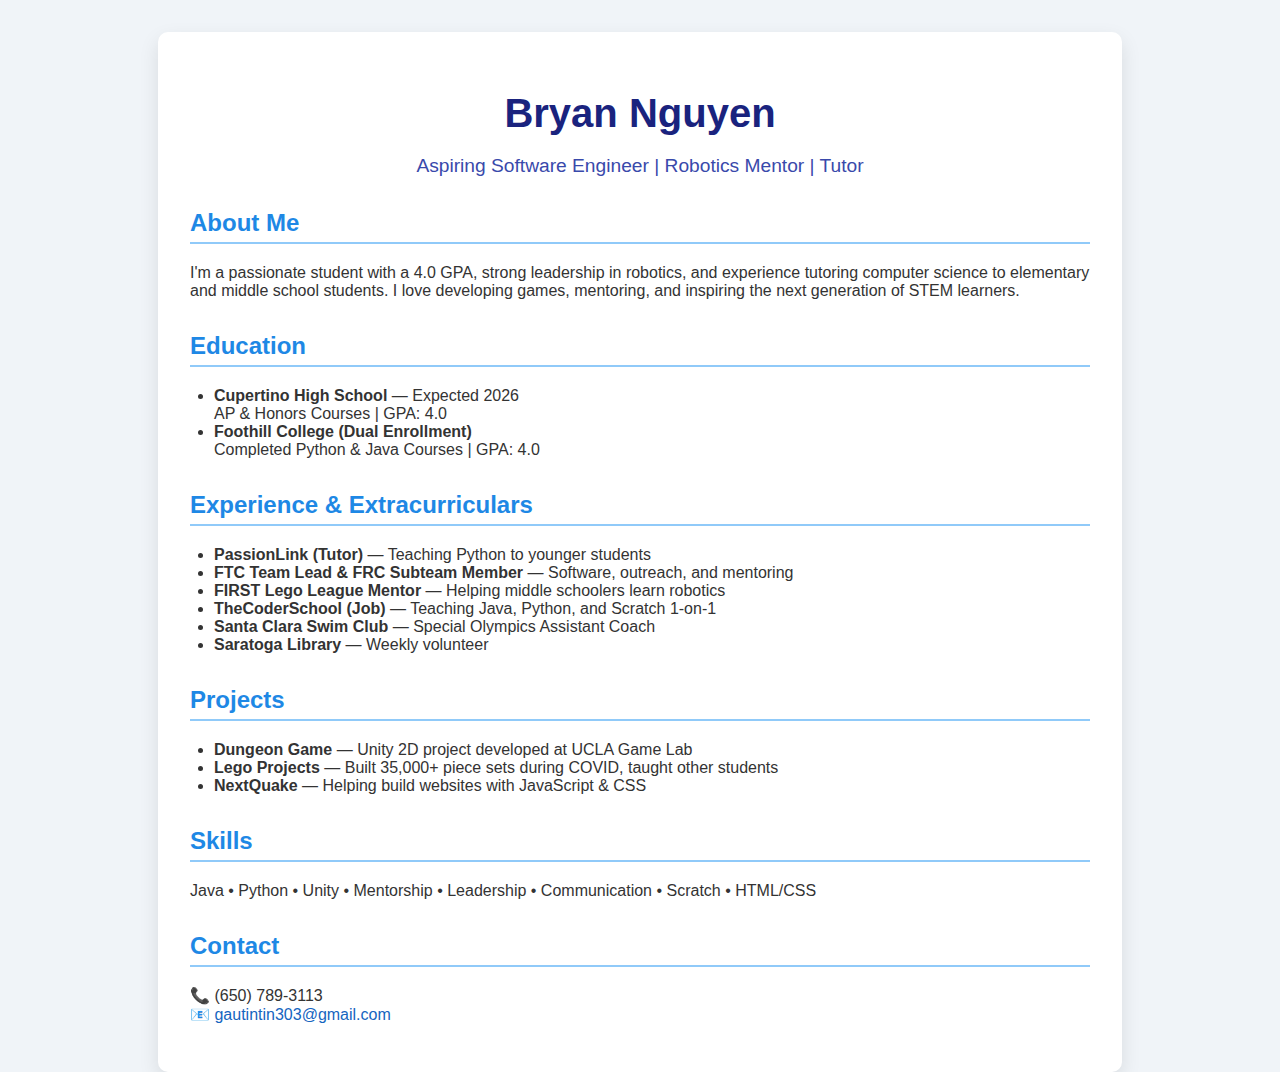
==== index.html @ 955345d8 "added index.html and style.css" ====
<!DOCTYPE html>
<html lang="en">
<head>
  <meta charset="UTF-8" />
  <meta name="viewport" content="width=device-width, initial-scale=1.0"/>
  <title>Bryan Nguyen - Portfolio</title>
  <link rel="stylesheet" href="style.css" />
</head>
<body>
  <div class="container">
    <header>
      <h1>Bryan Nguyen</h1>
      <p>Aspiring Software Engineer | Robotics Mentor | Tutor</p>
    </header>

    <section>
      <h2>About Me</h2>
      <p>
        I'm a passionate student with a 4.0 GPA, strong leadership in robotics, and experience tutoring
        computer science to elementary and middle school students. I love developing games, mentoring,
        and inspiring the next generation of STEM learners.
      </p>
    </section>

    <section>
      <h2>Education</h2>
      <ul>
        <li><strong>Cupertino High School</strong> — Expected 2026<br/>AP & Honors Courses | GPA: 4.0</li>
        <li><strong>Foothill College (Dual Enrollment)</strong><br/>Completed Python & Java Courses | GPA: 4.0</li>
      </ul>
    </section>

    <section>
      <h2>Experience & Extracurriculars</h2>
      <ul>
        <li><strong>PassionLink (Tutor)</strong> — Teaching Python to younger students</li>
        <li><strong>FTC Team Lead & FRC Subteam Member</strong> — Software, outreach, and mentoring</li>
        <li><strong>FIRST Lego League Mentor</strong> — Helping middle schoolers learn robotics</li>
        <li><strong>TheCoderSchool (Job)</strong> — Teaching Java, Python, and Scratch 1-on-1</li>
        <li><strong>Santa Clara Swim Club</strong> — Special Olympics Assistant Coach</li>
        <li><strong>Saratoga Library</strong> — Weekly volunteer</li>
      </ul>
    </section>

    <section>
      <h2>Projects</h2>
      <ul>
        <li><strong>Dungeon Game</strong> — Unity 2D project developed at UCLA Game Lab</li>
        <li><strong>Lego Projects</strong> — Built 35,000+ piece sets during COVID, taught other students</li>
        <li><strong>NextQuake</strong> — Helping build websites with JavaScript & CSS</li>
      </ul>
    </section>

    <section>
      <h2>Skills</h2>
      <p>Java • Python • Unity • Mentorship • Leadership • Communication • Scratch • HTML/CSS</p>
    </section>

    <section>
      <h2>Contact</h2>
      <p>📞 (650) 789-3113<br/>
      📧 <a href="mailto:gautintin303@gmail.com">gautintin303@gmail.com</a><br/>
    </section>
  </div>
</body>
</html>
---- style.css ----
body {
    font-family: 'Segoe UI', Tahoma, Geneva, Verdana, sans-serif;
    background-color: #f0f4f8;
    color: #333;
    margin: 0;
    padding: 0;
  }
  
  .container {
    max-width: 900px;
    margin: auto;
    padding: 2rem;
    background: #fff;
    border-radius: 10px;
    box-shadow: 0 8px 20px rgba(0, 0, 0, 0.1);
    margin-top: 2rem;
  }
  
  header {
    text-align: center;
    margin-bottom: 2rem;
  }
  
  header h1 {
    font-size: 2.5rem;
    color: #1a237e;
    margin-bottom: 0.5rem;
  }
  
  header p {
    font-size: 1.2rem;
    color: #3949ab;
  }
  
  h2 {
    color: #1e88e5;
    border-bottom: 2px solid #90caf9;
    padding-bottom: 5px;
    margin-top: 2rem;
  }
  
  ul {
    list-style-type: disc;
    padding-left: 1.5rem;
  }
  
  a {
    color: #1565c0;
    text-decoration: none;
  }
  
  a:hover {
    text-decoration: underline;
  }
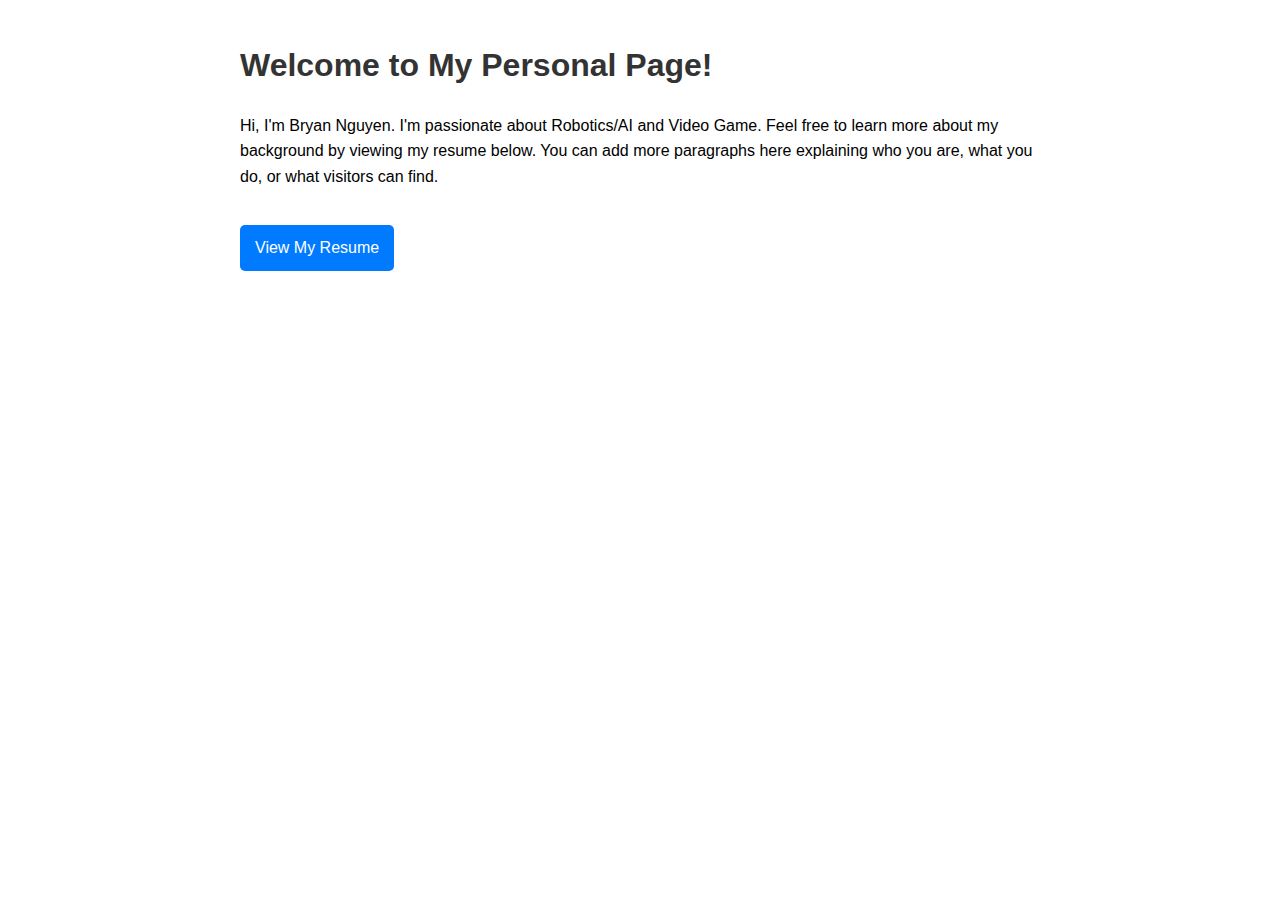
==== commit 2995bba1: "updated index, added resume.html" ====
--- a/index.html
+++ b/index.html
@@ -1,66 +1,42 @@
 <!DOCTYPE html>
 <html lang="en">
 <head>
-  <meta charset="UTF-8" />
-  <meta name="viewport" content="width=device-width, initial-scale=1.0"/>
-  <title>Bryan Nguyen - Portfolio</title>
-  <link rel="stylesheet" href="style.css" />
+    <meta charset="UTF-8">
+    <meta name="viewport" content="width=device-width, initial-scale=1.0">
+    <title>Bryan Nguyen - Welcome</title> <style>
+        /* Basic styling (optional) */
+        body {
+            font-family: sans-serif;
+            line-height: 1.6;
+            margin: 40px;
+            max-width: 800px; /* Limit width for readability */
+            margin-left: auto; /* Center the content */
+            margin-right: auto; /* Center the content */
+        }
+        h1 {
+            color: #333;
+        }
+        a {
+            display: inline-block; /* Makes the link button-like */
+            padding: 10px 15px;
+            background-color: #007bff; /* Blue background */
+            color: white; /* White text */
+            text-decoration: none; /* Remove underline */
+            border-radius: 5px; /* Rounded corners */
+            margin-top: 20px;
+        }
+        a:hover {
+            background-color: #0056b3; /* Darker blue on hover */
+        }
+    </style>
 </head>
 <body>
-  <div class="container">
-    <header>
-      <h1>Bryan Nguyen</h1>
-      <p>Aspiring Software Engineer | Robotics Mentor | Tutor</p>
-    </header>
 
-    <section>
-      <h2>About Me</h2>
-      <p>
-        I'm a passionate student with a 4.0 GPA, strong leadership in robotics, and experience tutoring
-        computer science to elementary and middle school students. I love developing games, mentoring,
-        and inspiring the next generation of STEM learners.
-      </p>
-    </section>
+    <h1>Welcome to My Personal Page!</h1> <p>
+        Hi, I'm Bryan Nguyen. I'm passionate about Robotics/AI and Video Game. Feel free to learn more about my background by viewing my resume below.
+        You can add more paragraphs here explaining who you are, what you do, or what visitors can find.
+    </p>
 
-    <section>
-      <h2>Education</h2>
-      <ul>
-        <li><strong>Cupertino High School</strong> — Expected 2026<br/>AP & Honors Courses | GPA: 4.0</li>
-        <li><strong>Foothill College (Dual Enrollment)</strong><br/>Completed Python & Java Courses | GPA: 4.0</li>
-      </ul>
-    </section>
-
-    <section>
-      <h2>Experience & Extracurriculars</h2>
-      <ul>
-        <li><strong>PassionLink (Tutor)</strong> — Teaching Python to younger students</li>
-        <li><strong>FTC Team Lead & FRC Subteam Member</strong> — Software, outreach, and mentoring</li>
-        <li><strong>FIRST Lego League Mentor</strong> — Helping middle schoolers learn robotics</li>
-        <li><strong>TheCoderSchool (Job)</strong> — Teaching Java, Python, and Scratch 1-on-1</li>
-        <li><strong>Santa Clara Swim Club</strong> — Special Olympics Assistant Coach</li>
-        <li><strong>Saratoga Library</strong> — Weekly volunteer</li>
-      </ul>
-    </section>
-
-    <section>
-      <h2>Projects</h2>
-      <ul>
-        <li><strong>Dungeon Game</strong> — Unity 2D project developed at UCLA Game Lab</li>
-        <li><strong>Lego Projects</strong> — Built 35,000+ piece sets during COVID, taught other students</li>
-        <li><strong>NextQuake</strong> — Helping build websites with JavaScript & CSS</li>
-      </ul>
-    </section>
-
-    <section>
-      <h2>Skills</h2>
-      <p>Java • Python • Unity • Mentorship • Leadership • Communication • Scratch • HTML/CSS</p>
-    </section>
-
-    <section>
-      <h2>Contact</h2>
-      <p>📞 (650) 789-3113<br/>
-      📧 <a href="mailto:gautintin303@gmail.com">gautintin303@gmail.com</a><br/>
-    </section>
-  </div>
-</body>
-</html>
+    <a href="resume.html" target="_blank">View My Resume</a>
+    </body>
+</html>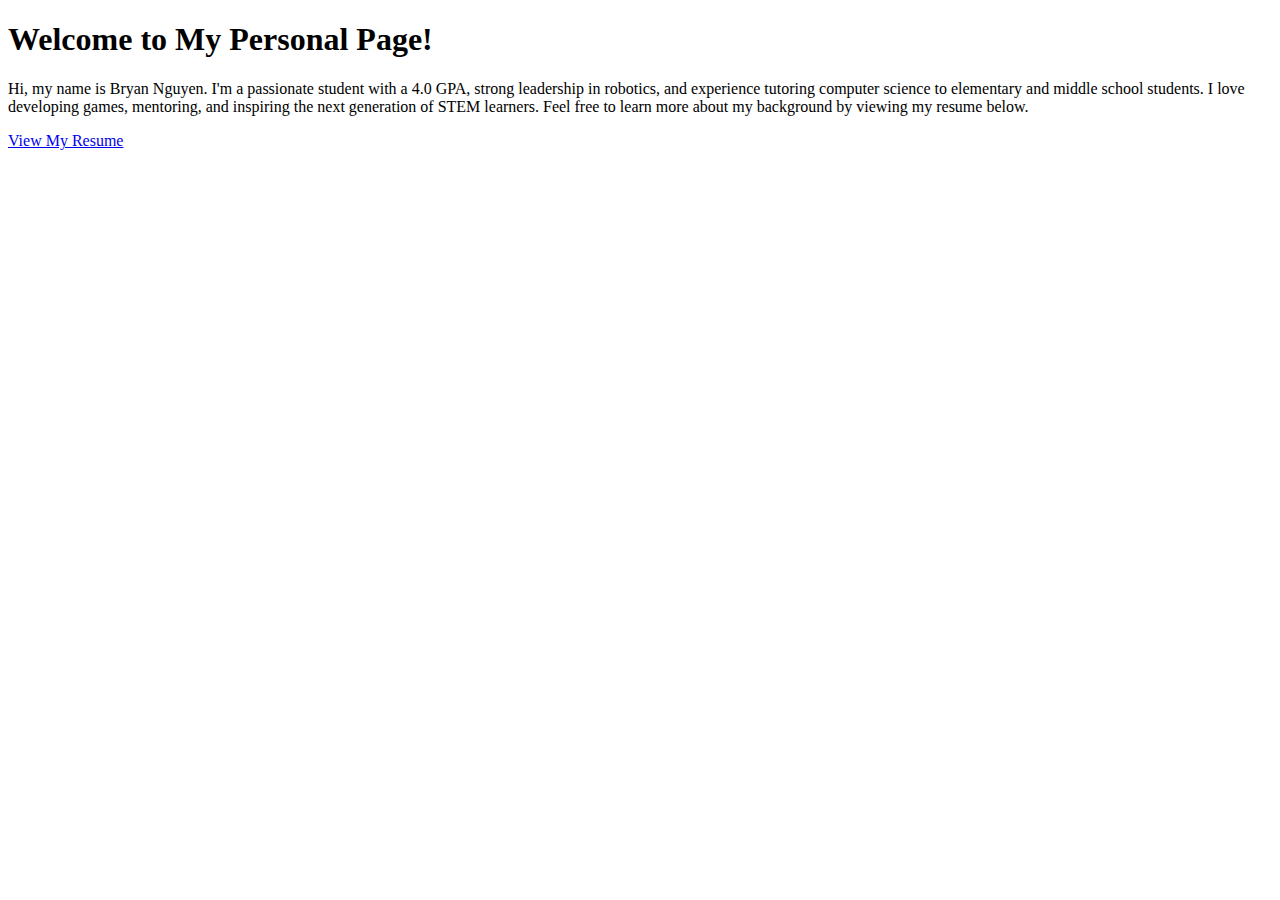
==== commit ea059434: "updated index and resume" ====
--- a/index.html
+++ b/index.html
@@ -3,40 +3,18 @@
 <head>
     <meta charset="UTF-8">
     <meta name="viewport" content="width=device-width, initial-scale=1.0">
-    <title>Bryan Nguyen - Welcome</title> <style>
-        /* Basic styling (optional) */
-        body {
-            font-family: sans-serif;
-            line-height: 1.6;
-            margin: 40px;
-            max-width: 800px; /* Limit width for readability */
-            margin-left: auto; /* Center the content */
-            margin-right: auto; /* Center the content */
-        }
-        h1 {
-            color: #333;
-        }
-        a {
-            display: inline-block; /* Makes the link button-like */
-            padding: 10px 15px;
-            background-color: #007bff; /* Blue background */
-            color: white; /* White text */
-            text-decoration: none; /* Remove underline */
-            border-radius: 5px; /* Rounded corners */
-            margin-top: 20px;
-        }
-        a:hover {
-            background-color: #0056b3; /* Darker blue on hover */
-        }
-    </style>
+    <link rel="stylesheet" href="style.css">
+    <title>Bryan Nguyen - Welcome</title>
 </head>
 <body>
-
-    <h1>Welcome to My Personal Page!</h1> <p>
-        Hi, I'm Bryan Nguyen. I'm passionate about Robotics/AI and Video Game. Feel free to learn more about my background by viewing my resume below.
-        You can add more paragraphs here explaining who you are, what you do, or what visitors can find.
-    </p>
-
-    <a href="resume.html" target="_blank">View My Resume</a>
-    </body>
+    <div class="container">
+        <h1>Welcome to My Personal Page!</h1>
+        <p>
+            Hi, my name is Bryan Nguyen. I'm a passionate student with a 4.0 GPA, strong leadership in robotics, and experience tutoring
+            computer science to elementary and middle school students. I love developing games, mentoring, and inspiring the next generation 
+            of STEM learners. Feel free to learn more about my background by viewing my resume below.
+        </p>
+        <a href="resume.html" target="_blank">View My Resume</a>
+    </div>
+</body>
 </html>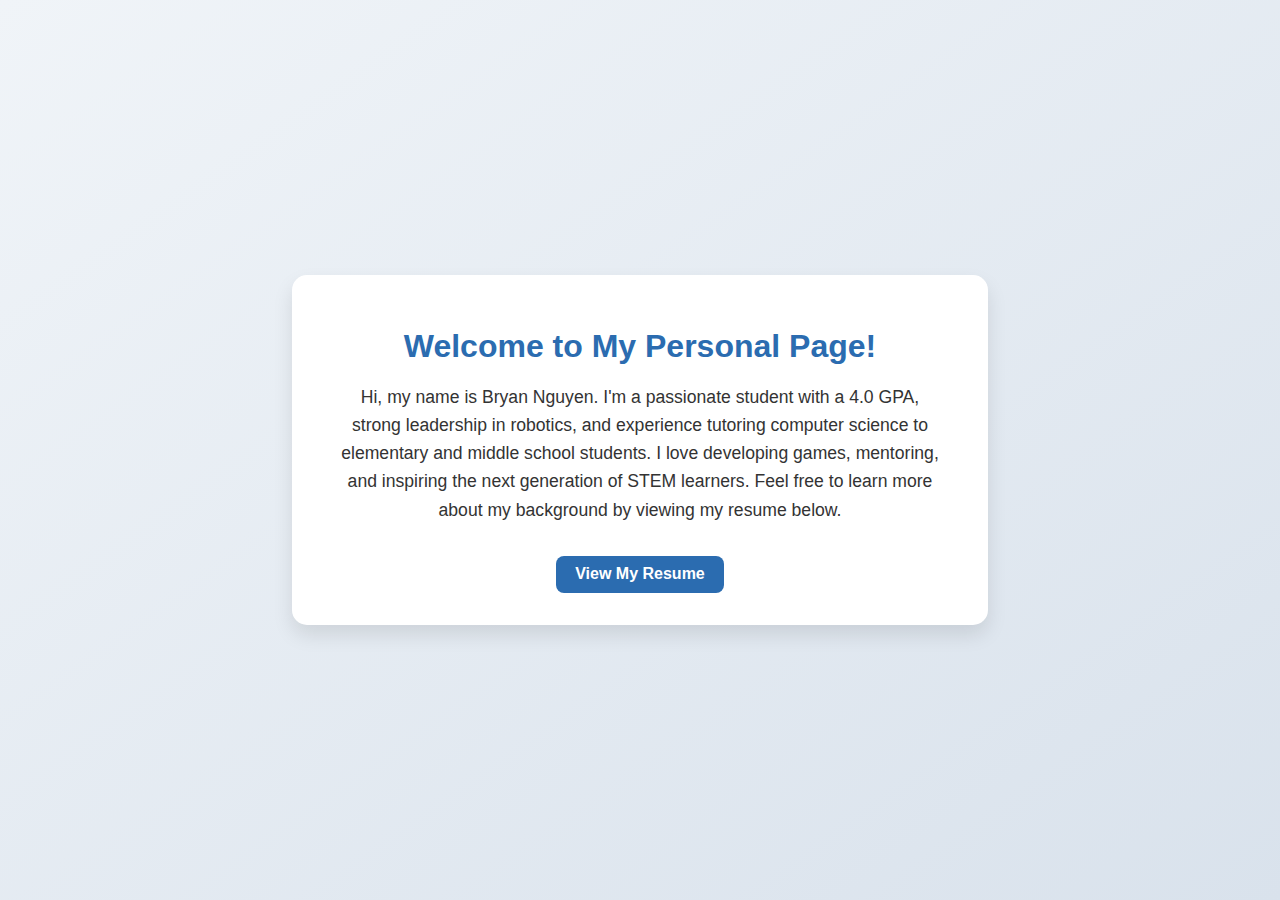
==== commit 50ad3afe: "Update index.html" ====
--- a/index.html
+++ b/index.html
@@ -3,7 +3,7 @@
 <head>
     <meta charset="UTF-8">
     <meta name="viewport" content="width=device-width, initial-scale=1.0">
-    <link rel="stylesheet" href="style.css">
+    <link rel="stylesheet" href="index.css">
     <title>Bryan Nguyen - Welcome</title>
 </head>
 <body>
--- a/index.css
+++ b/index.css
@@ -0,0 +1,47 @@
+body {
+  margin: 0;
+  padding: 0;
+  font-family: 'Segoe UI', Tahoma, Geneva, Verdana, sans-serif;
+  background: linear-gradient(to bottom right, #f0f4f8, #d9e2ec);
+  color: #333;
+  display: flex;
+  justify-content: center;
+  align-items: center;
+  height: 100vh;
+  text-align: center;
+}
+
+.container {
+  background-color: white;
+  padding: 2rem 3rem;
+  border-radius: 15px;
+  box-shadow: 0 10px 20px rgba(0, 0, 0, 0.1);
+  max-width: 600px;
+  width: 90%;
+}
+
+h1 {
+  color: #2b6cb0;
+  margin-bottom: 1rem;
+}
+
+p {
+  font-size: 1.1rem;
+  line-height: 1.6;
+  margin-bottom: 2rem;
+}
+
+a {
+  display: inline-block;
+  padding: 0.6rem 1.2rem;
+  background-color: #2b6cb0;
+  color: white;
+  text-decoration: none;
+  border-radius: 8px;
+  transition: background-color 0.3s ease;
+  font-weight: bold;
+}
+
+a:hover {
+  background-color: #2c5282;
+}
